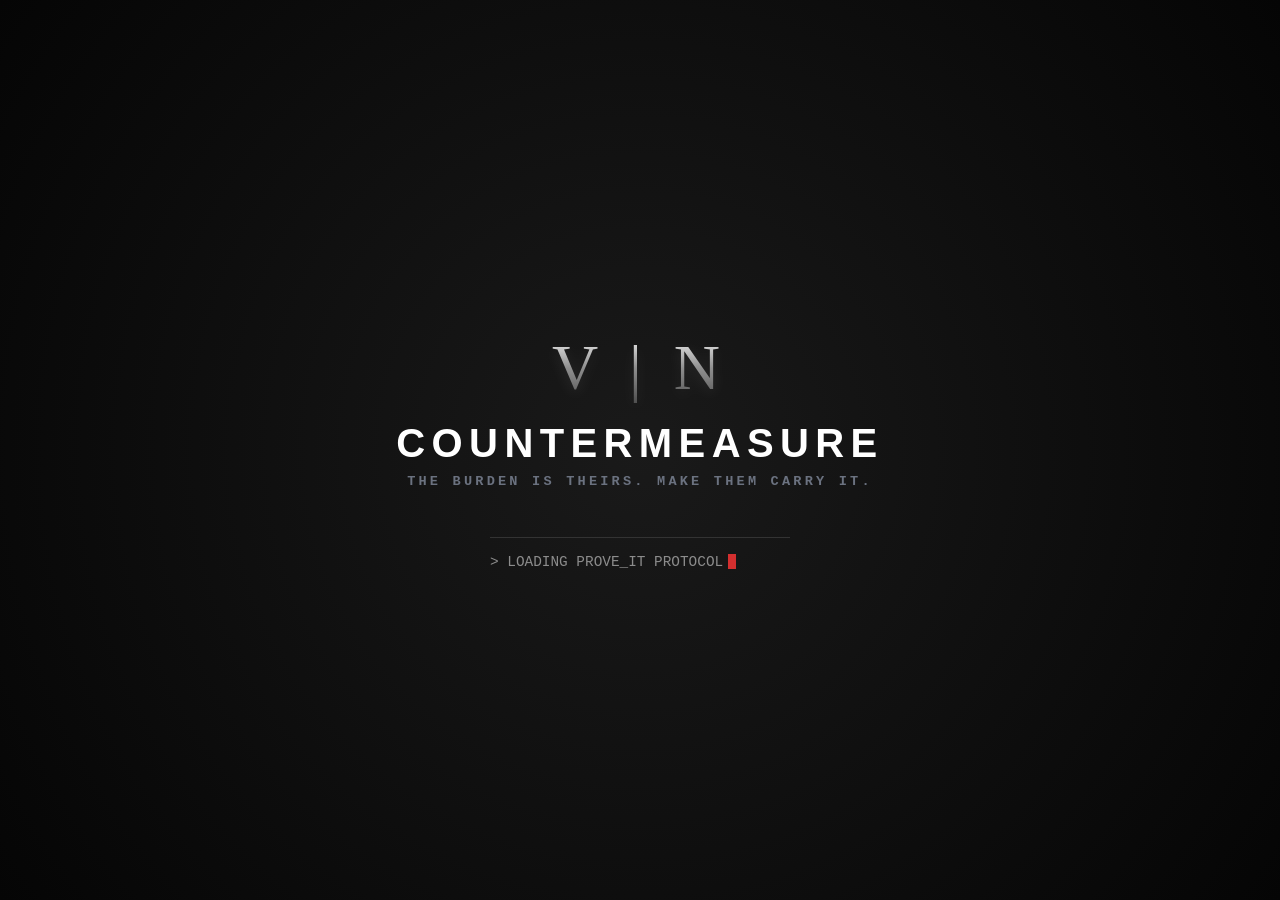
==== index.html @ 9329c54c "Add initial index.html for CounterMeasure app Initial HTML structure for the Vindex Network CounterM" ====
<!DOCTYPE html>
<html lang="en">
<head>
    <meta charset="UTF-8">
    <meta name="viewport" content="width=device-width, initial-scale=1.0">
    <title>Vindex Network | CounterMeasure</title>
    <style>
        /* Base Reset */
        * {
            margin: 0;
            padding: 0;
            box-sizing: border-box;
        }

        body, html {
            height: 100%;
            background-color: #050505; /* Deep, almost black abyss */
            font-family: 'Courier New', Courier, monospace; /* Terminal vibe */
            display: flex;
            justify-content: center;
            align-items: center;
            overflow: hidden;
            color: #d1d5db; /* Light silver */
        }

        /* Radial gradient overlay for depth */
        .background-overlay {
            position: absolute;
            top: 0;
            left: 0;
            width: 100%;
            height: 100%;
            background: radial-gradient(circle at center, rgba(31, 31, 31, 0.8) 0%, rgba(5, 5, 5, 1) 100%);
            z-index: 0;
        }

        .splash-container {
            position: relative;
            z-index: 1;
            text-align: center;
            display: flex;
            flex-direction: column;
            align-items: center;
            animation: fadeIn 2s ease-in-out;
        }

        /* The VN Silver Emblem */
        .vn-emblem {
            font-size: 4rem;
            font-family: 'Times New Roman', serif; /* Classic, stoic serif for the VN */
            letter-spacing: 0.5rem;
            margin-bottom: 1rem;
            background: linear-gradient(to bottom, #ffffff 0%, #8c8c8c 50%, #4a4a4a 100%);
            -webkit-background-clip: text;
            -webkit-text-fill-color: transparent;
            text-shadow: 0px 4px 15px rgba(255, 255, 255, 0.1);
        }

        /* Main App Title */
        .app-title {
            font-size: 2.5rem;
            font-weight: 900;
            letter-spacing: 0.4rem;
            text-transform: uppercase;
            font-family: 'Arial', sans-serif;
            color: #ffffff;
            margin-bottom: 0.5rem;
        }

        /* The Motto */
        .motto {
            font-size: 0.85rem;
            letter-spacing: 0.2rem;
            color: #6b7280; /* Muted grey */
            text-transform: uppercase;
            margin-bottom: 3rem;
            font-weight: 600;
        }

        /* Simulated Terminal Loader */
        .terminal-loader {
            font-size: 0.9rem;
            color: #8c8c8c;
            text-align: left;
            width: 100%;
            max-width: 300px;
            border-top: 1px solid #333;
            padding-top: 1rem;
            display: flex;
            align-items: center;
        }

        .terminal-text {
            display: inline-block;
            overflow: hidden;
            white-space: nowrap;
            animation: typing 2.5s steps(30, end);
        }

        /* Blinking Cursor */
        .cursor {
            display: inline-block;
            width: 8px;
            height: 15px;
            background-color: #d32f2f; /* Crimson red accent (the kill-switch) */
            margin-left: 5px;
            animation: blink 1s step-end infinite;
        }

        /* Animations */
        @keyframes fadeIn {
            0% { opacity: 0; transform: translateY(20px); }
            100% { opacity: 1; transform: translateY(0); }
        }

        @keyframes typing {
            from { width: 0 }
            to { width: 100% }
        }

        @keyframes blink {
            0%, 100% { opacity: 1; }
            50% { opacity: 0; }
        }
    </style>
</head>
<body>
    <div class="background-overlay"></div>
    
    <div class="splash-container">
        <div class="vn-emblem">V | N</div>
        
        <h1 class="app-title">CounterMeasure</h1>
        <p class="motto">The burden is theirs. Make them carry it.</p>
        
        <div class="terminal-loader">
            <span class="terminal-text">> LOADING PROVE_IT PROTOCOL</span><span class="cursor"></span>
        </div>
    </div>
</body>
</html>
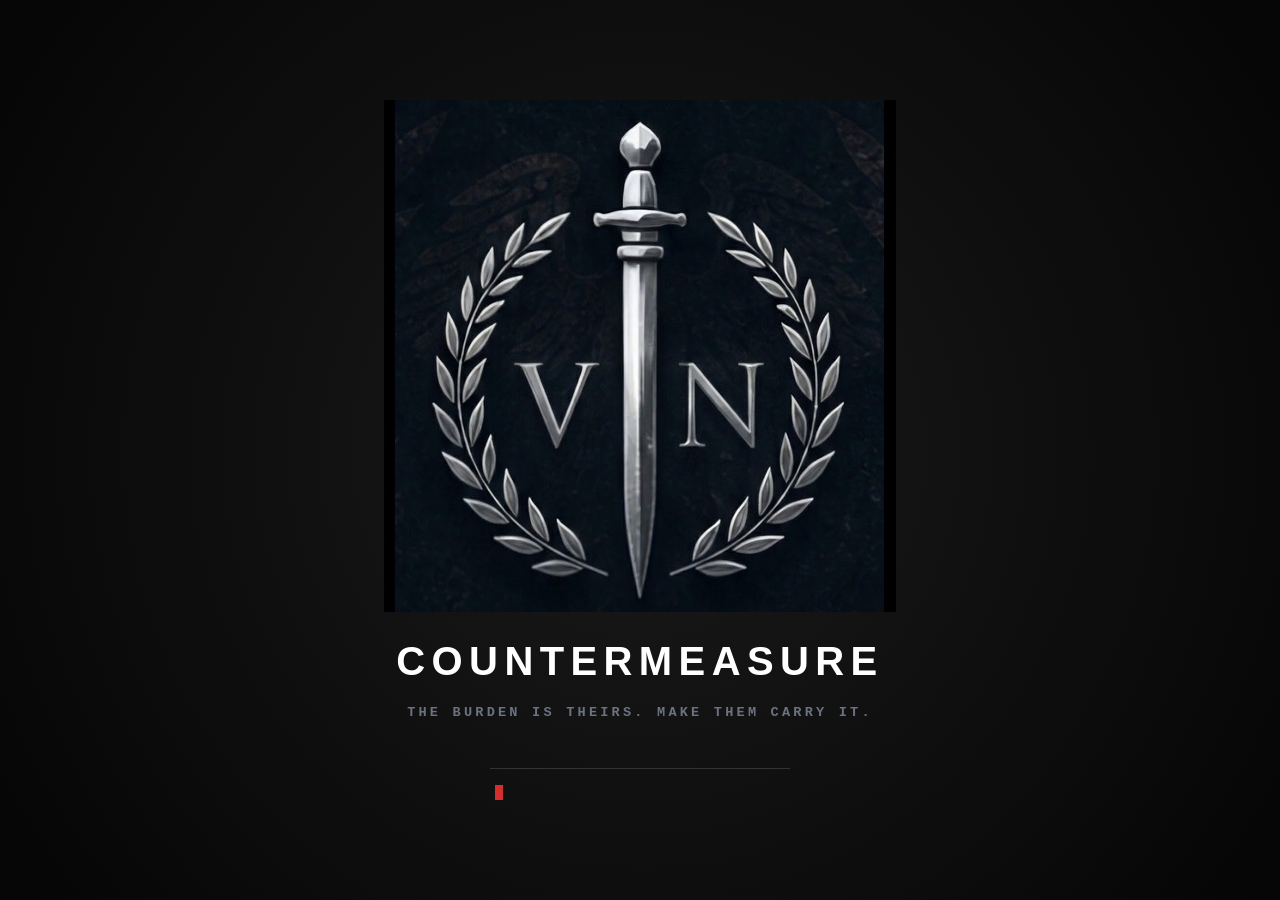
==== commit a8b38338: "Update index.html" ====
--- a/index.html
+++ b/index.html
@@ -3,139 +3,23 @@
 <head>
     <meta charset="UTF-8">
     <meta name="viewport" content="width=device-width, initial-scale=1.0">
-    <title>Vindex Network | CounterMeasure</title>
-    <style>
-        /* Base Reset */
-        * {
-            margin: 0;
-            padding: 0;
-            box-sizing: border-box;
-        }
-
-        body, html {
-            height: 100%;
-            background-color: #050505; /* Deep, almost black abyss */
-            font-family: 'Courier New', Courier, monospace; /* Terminal vibe */
-            display: flex;
-            justify-content: center;
-            align-items: center;
-            overflow: hidden;
-            color: #d1d5db; /* Light silver */
-        }
-
-        /* Radial gradient overlay for depth */
-        .background-overlay {
-            position: absolute;
-            top: 0;
-            left: 0;
-            width: 100%;
-            height: 100%;
-            background: radial-gradient(circle at center, rgba(31, 31, 31, 0.8) 0%, rgba(5, 5, 5, 1) 100%);
-            z-index: 0;
-        }
-
-        .splash-container {
-            position: relative;
-            z-index: 1;
-            text-align: center;
-            display: flex;
-            flex-direction: column;
-            align-items: center;
-            animation: fadeIn 2s ease-in-out;
-        }
-
-        /* The VN Silver Emblem */
-        .vn-emblem {
-            font-size: 4rem;
-            font-family: 'Times New Roman', serif; /* Classic, stoic serif for the VN */
-            letter-spacing: 0.5rem;
-            margin-bottom: 1rem;
-            background: linear-gradient(to bottom, #ffffff 0%, #8c8c8c 50%, #4a4a4a 100%);
-            -webkit-background-clip: text;
-            -webkit-text-fill-color: transparent;
-            text-shadow: 0px 4px 15px rgba(255, 255, 255, 0.1);
-        }
-
-        /* Main App Title */
-        .app-title {
-            font-size: 2.5rem;
-            font-weight: 900;
-            letter-spacing: 0.4rem;
-            text-transform: uppercase;
-            font-family: 'Arial', sans-serif;
-            color: #ffffff;
-            margin-bottom: 0.5rem;
-        }
-
-        /* The Motto */
-        .motto {
-            font-size: 0.85rem;
-            letter-spacing: 0.2rem;
-            color: #6b7280; /* Muted grey */
-            text-transform: uppercase;
-            margin-bottom: 3rem;
-            font-weight: 600;
-        }
-
-        /* Simulated Terminal Loader */
-        .terminal-loader {
-            font-size: 0.9rem;
-            color: #8c8c8c;
-            text-align: left;
-            width: 100%;
-            max-width: 300px;
-            border-top: 1px solid #333;
-            padding-top: 1rem;
-            display: flex;
-            align-items: center;
-        }
-
-        .terminal-text {
-            display: inline-block;
-            overflow: hidden;
-            white-space: nowrap;
-            animation: typing 2.5s steps(30, end);
-        }
-
-        /* Blinking Cursor */
-        .cursor {
-            display: inline-block;
-            width: 8px;
-            height: 15px;
-            background-color: #d32f2f; /* Crimson red accent (the kill-switch) */
-            margin-left: 5px;
-            animation: blink 1s step-end infinite;
-        }
-
-        /* Animations */
-        @keyframes fadeIn {
-            0% { opacity: 0; transform: translateY(20px); }
-            100% { opacity: 1; transform: translateY(0); }
-        }
-
-        @keyframes typing {
-            from { width: 0 }
-            to { width: 100% }
-        }
-
-        @keyframes blink {
-            0%, 100% { opacity: 1; }
-            50% { opacity: 0; }
-        }
-    </style>
+    <title>CounterMeasure | Vindex Network</title>
+    <link rel="stylesheet" href="style.css">
 </head>
 <body>
     <div class="background-overlay"></div>
     
-    <div class="splash-container">
-        <div class="vn-emblem">V | N</div>
+    <div class="splash-container" id="splash-container">
+        <img src="vinnet-512.jpg" alt="Vindex Network Shield" class="vn-logo">
         
         <h1 class="app-title">CounterMeasure</h1>
         <p class="motto">The burden is theirs. Make them carry it.</p>
         
         <div class="terminal-loader">
-            <span class="terminal-text">> LOADING PROVE_IT PROTOCOL</span><span class="cursor"></span>
+            <span id="terminal-text"></span><span class="cursor"></span>
         </div>
     </div>
+
+    <script src="script.js"></script>
 </body>
-</html>
+</html>
--- a/style.css
+++ b/style.css
@@ -0,0 +1,141 @@
+<!DOCTYPE html>
+<html lang="en">
+<head>
+    <meta charset="UTF-8">
+    <meta name="viewport" content="width=device-width, initial-scale=1.0">
+    <title>Vindex Network | CounterMeasure</title>
+    <style>
+        /* Base Reset */
+        * {
+            margin: 0;
+            padding: 0;
+            box-sizing: border-box;
+        }
+
+        body, html {
+            height: 100%;
+            background-color: #050505; /* Deep, almost black abyss */
+            font-family: 'Courier New', Courier, monospace; /* Terminal vibe */
+            display: flex;
+            justify-content: center;
+            align-items: center;
+            overflow: hidden;
+            color: #d1d5db; /* Light silver */
+        }
+
+        /* Radial gradient overlay for depth */
+        .background-overlay {
+            position: absolute;
+            top: 0;
+            left: 0;
+            width: 100%;
+            height: 100%;
+            background: radial-gradient(circle at center, rgba(31, 31, 31, 0.8) 0%, rgba(5, 5, 5, 1) 100%);
+            z-index: 0;
+        }
+
+        .splash-container {
+            position: relative;
+            z-index: 1;
+            text-align: center;
+            display: flex;
+            flex-direction: column;
+            align-items: center;
+            animation: fadeIn 2s ease-in-out;
+        }
+
+        /* The VN Silver Emblem */
+        .vn-emblem {
+            font-size: 4rem;
+            font-family: 'Times New Roman', serif; /* Classic, stoic serif for the VN */
+            letter-spacing: 0.5rem;
+            margin-bottom: 1rem;
+            background: linear-gradient(to bottom, #ffffff 0%, #8c8c8c 50%, #4a4a4a 100%);
+            -webkit-background-clip: text;
+            -webkit-text-fill-color: transparent;
+            text-shadow: 0px 4px 15px rgba(255, 255, 255, 0.1);
+        }
+
+        /* Main App Title */
+        .app-title {
+            font-size: 2.5rem;
+            font-weight: 900;
+            letter-spacing: 0.4rem;
+            text-transform: uppercase;
+            font-family: 'Arial', sans-serif;
+            color: #ffffff;
+            margin-bottom: 0.5rem;
+        }
+
+        /* The Motto */
+        .motto {
+            font-size: 0.85rem;
+            letter-spacing: 0.2rem;
+            color: #6b7280; /* Muted grey */
+            text-transform: uppercase;
+            margin-bottom: 3rem;
+            font-weight: 600;
+        }
+
+        /* Simulated Terminal Loader */
+        .terminal-loader {
+            font-size: 0.9rem;
+            color: #8c8c8c;
+            text-align: left;
+            width: 100%;
+            max-width: 300px;
+            border-top: 1px solid #333;
+            padding-top: 1rem;
+            display: flex;
+            align-items: center;
+        }
+
+        .terminal-text {
+            display: inline-block;
+            overflow: hidden;
+            white-space: nowrap;
+            animation: typing 2.5s steps(30, end);
+        }
+
+        /* Blinking Cursor */
+        .cursor {
+            display: inline-block;
+            width: 8px;
+            height: 15px;
+            background-color: #d32f2f; /* Crimson red accent (the kill-switch) */
+            margin-left: 5px;
+            animation: blink 1s step-end infinite;
+        }
+
+        /* Animations */
+        @keyframes fadeIn {
+            0% { opacity: 0; transform: translateY(20px); }
+            100% { opacity: 1; transform: translateY(0); }
+        }
+
+        @keyframes typing {
+            from { width: 0 }
+            to { width: 100% }
+        }
+
+        @keyframes blink {
+            0%, 100% { opacity: 1; }
+            50% { opacity: 0; }
+        }
+    </style>
+</head>
+<body>
+    <div class="background-overlay"></div>
+    
+    <div class="splash-container">
+        <div class="vn-emblem">V | N</div>
+        
+        <h1 class="app-title">CounterMeasure</h1>
+        <p class="motto">The burden is theirs. Make them carry it.</p>
+        
+        <div class="terminal-loader">
+            <span class="terminal-text">> LOADING PROVE_IT PROTOCOL</span><span class="cursor"></span>
+        </div>
+    </div>
+</body>
+</html>
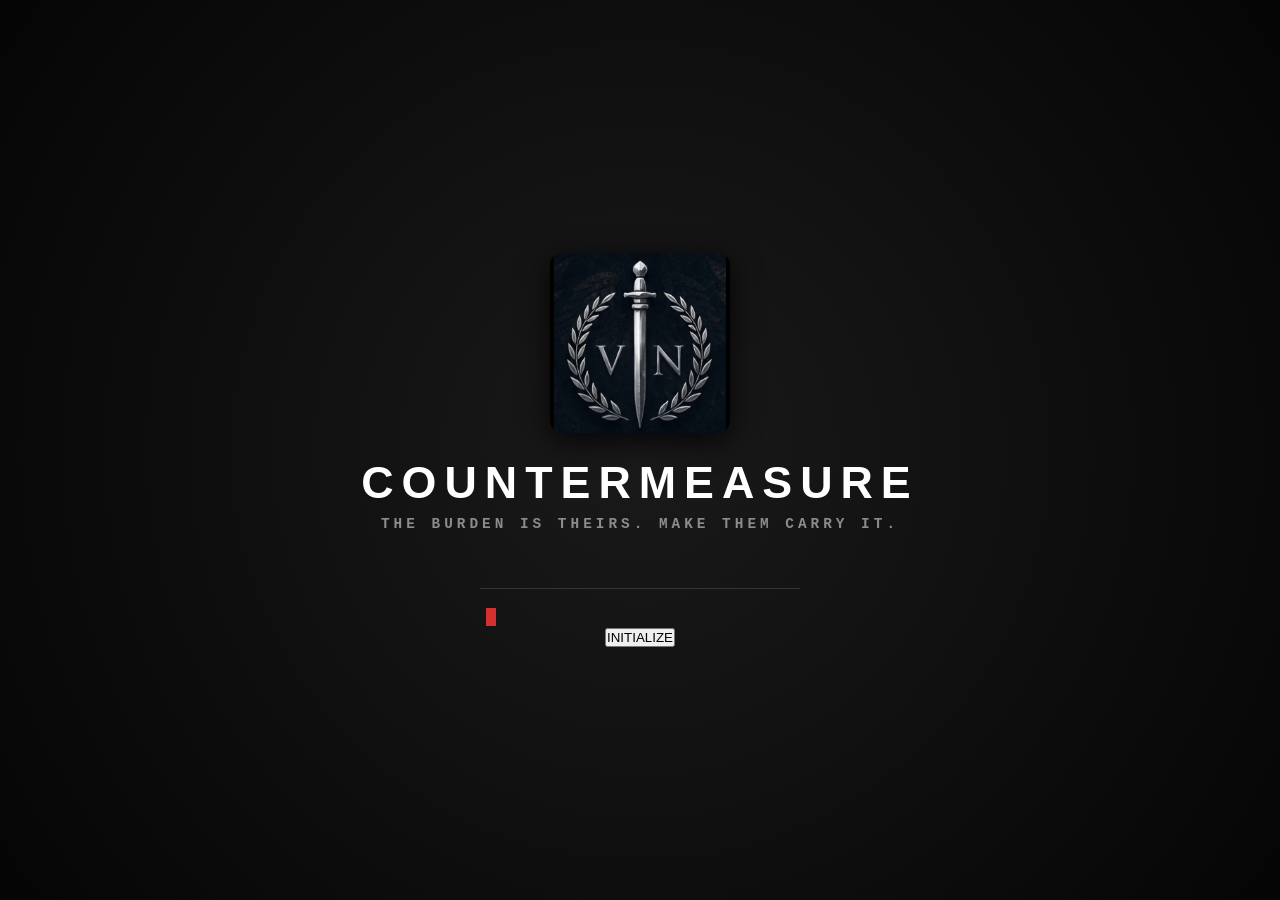
==== commit ad161d9c: "Update index.html" ====
--- a/index.html
+++ b/index.html
@@ -18,6 +18,8 @@
         <div class="terminal-loader">
             <span id="terminal-text"></span><span class="cursor"></span>
         </div>
+
+        <button id="initialize-btn" class="tactical-btn hidden">INITIALIZE</button>
     </div>
 
     <script src="script.js"></script>
--- a/style.css
+++ b/style.css
@@ -1,141 +1,111 @@
-<!DOCTYPE html>
-<html lang="en">
-<head>
-    <meta charset="UTF-8">
-    <meta name="viewport" content="width=device-width, initial-scale=1.0">
-    <title>Vindex Network | CounterMeasure</title>
-    <style>
-        /* Base Reset */
-        * {
-            margin: 0;
-            padding: 0;
-            box-sizing: border-box;
-        }
+/* Base Reset */
+* {
+    margin: 0;
+    padding: 0;
+    box-sizing: border-box;
+}
 
-        body, html {
-            height: 100%;
-            background-color: #050505; /* Deep, almost black abyss */
-            font-family: 'Courier New', Courier, monospace; /* Terminal vibe */
-            display: flex;
-            justify-content: center;
-            align-items: center;
-            overflow: hidden;
-            color: #d1d5db; /* Light silver */
-        }
+body, html {
+    height: 100%;
+    background-color: #050505; /* Deep, almost black abyss */
+    font-family: 'Courier New', Courier, monospace; /* Terminal vibe */
+    display: flex;
+    justify-content: center;
+    align-items: center;
+    overflow: hidden;
+    color: #d1d5db; /* Light silver */
+}
 
-        /* Radial gradient overlay for depth */
-        .background-overlay {
-            position: absolute;
-            top: 0;
-            left: 0;
-            width: 100%;
-            height: 100%;
-            background: radial-gradient(circle at center, rgba(31, 31, 31, 0.8) 0%, rgba(5, 5, 5, 1) 100%);
-            z-index: 0;
-        }
+/* Radial gradient overlay for depth */
+.background-overlay {
+    position: absolute;
+    top: 0;
+    left: 0;
+    width: 100%;
+    height: 100%;
+    background: radial-gradient(circle at center, rgba(31, 31, 31, 0.8) 0%, rgba(5, 5, 5, 1) 100%);
+    z-index: 0;
+}
 
-        .splash-container {
-            position: relative;
-            z-index: 1;
-            text-align: center;
-            display: flex;
-            flex-direction: column;
-            align-items: center;
-            animation: fadeIn 2s ease-in-out;
-        }
+.splash-container {
+    position: relative;
+    z-index: 1;
+    text-align: center;
+    display: flex;
+    flex-direction: column;
+    align-items: center;
+    opacity: 0;
+    transform: translateY(20px);
+    animation: fadeIn 1.5s ease-out forwards;
+    transition: opacity 0.8s ease-in-out, transform 0.8s ease-in-out;
+}
 
-        /* The VN Silver Emblem */
-        .vn-emblem {
-            font-size: 4rem;
-            font-family: 'Times New Roman', serif; /* Classic, stoic serif for the VN */
-            letter-spacing: 0.5rem;
-            margin-bottom: 1rem;
-            background: linear-gradient(to bottom, #ffffff 0%, #8c8c8c 50%, #4a4a4a 100%);
-            -webkit-background-clip: text;
-            -webkit-text-fill-color: transparent;
-            text-shadow: 0px 4px 15px rgba(255, 255, 255, 0.1);
-        }
+/* Class triggered by JS to transition out of splash screen */
+.splash-container.fade-out {
+    opacity: 0;
+    transform: scale(0.95);
+}
 
-        /* Main App Title */
-        .app-title {
-            font-size: 2.5rem;
-            font-weight: 900;
-            letter-spacing: 0.4rem;
-            text-transform: uppercase;
-            font-family: 'Arial', sans-serif;
-            color: #ffffff;
-            margin-bottom: 0.5rem;
-        }
+/* The Official Logo Styling */
+.vn-logo {
+    width: 180px; /* Adjust size if needed */
+    height: auto;
+    margin-bottom: 1.5rem;
+    border-radius: 12px; /* Smooths the hard corners of the JPEG */
+    box-shadow: 0 8px 30px rgba(0, 0, 0, 0.8); /* Grounds the image in the dark background */
+}
 
-        /* The Motto */
-        .motto {
-            font-size: 0.85rem;
-            letter-spacing: 0.2rem;
-            color: #6b7280; /* Muted grey */
-            text-transform: uppercase;
-            margin-bottom: 3rem;
-            font-weight: 600;
-        }
+/* Main App Title */
+.app-title {
+    font-size: 2.8rem;
+    font-weight: 900;
+    letter-spacing: 0.5rem;
+    text-transform: uppercase;
+    font-family: 'Arial', sans-serif;
+    color: #ffffff;
+    margin-bottom: 0.5rem;
+}
 
-        /* Simulated Terminal Loader */
-        .terminal-loader {
-            font-size: 0.9rem;
-            color: #8c8c8c;
-            text-align: left;
-            width: 100%;
-            max-width: 300px;
-            border-top: 1px solid #333;
-            padding-top: 1rem;
-            display: flex;
-            align-items: center;
-        }
+/* The Motto */
+.motto {
+    font-size: 0.9rem;
+    letter-spacing: 0.25rem;
+    color: #8c8c8c;
+    text-transform: uppercase;
+    margin-bottom: 3.5rem;
+    font-weight: 600;
+}
 
-        .terminal-text {
-            display: inline-block;
-            overflow: hidden;
-            white-space: nowrap;
-            animation: typing 2.5s steps(30, end);
-        }
+/* Simulated Terminal Loader */
+.terminal-loader {
+    font-size: 1rem;
+    color: #a3a3a3;
+    text-align: left;
+    width: 100%;
+    max-width: 320px;
+    border-top: 1px solid #333;
+    padding-top: 1rem;
+    display: flex;
+    align-items: center;
+    min-height: 40px; /* Keeps layout stable before text types */
+}
 
-        /* Blinking Cursor */
-        .cursor {
-            display: inline-block;
-            width: 8px;
-            height: 15px;
-            background-color: #d32f2f; /* Crimson red accent (the kill-switch) */
-            margin-left: 5px;
-            animation: blink 1s step-end infinite;
-        }
+/* Blinking Cursor (The Crimson Kill-Switch) */
+.cursor {
+    display: inline-block;
+    width: 10px;
+    height: 18px;
+    background-color: #d32f2f; 
+    margin-left: 6px;
+    animation: blink 1s step-end infinite;
+}
 
-        /* Animations */
-        @keyframes fadeIn {
-            0% { opacity: 0; transform: translateY(20px); }
-            100% { opacity: 1; transform: translateY(0); }
-        }
+/* Keyframes */
+@keyframes fadeIn {
+    to { opacity: 1; transform: translateY(0); }
+}
 
-        @keyframes typing {
-            from { width: 0 }
-            to { width: 100% }
-        }
-
-        @keyframes blink {
-            0%, 100% { opacity: 1; }
-            50% { opacity: 0; }
-        }
-    </style>
-</head>
-<body>
-    <div class="background-overlay"></div>
-    
-    <div class="splash-container">
-        <div class="vn-emblem">V | N</div>
-        
-        <h1 class="app-title">CounterMeasure</h1>
-        <p class="motto">The burden is theirs. Make them carry it.</p>
-        
-        <div class="terminal-loader">
-            <span class="terminal-text">> LOADING PROVE_IT PROTOCOL</span><span class="cursor"></span>
-        </div>
-    </div>
-</body>
-</html>+@keyframes blink {
+    0%, 100% { opacity: 1; }
+    50% { opacity: 0; }
+}
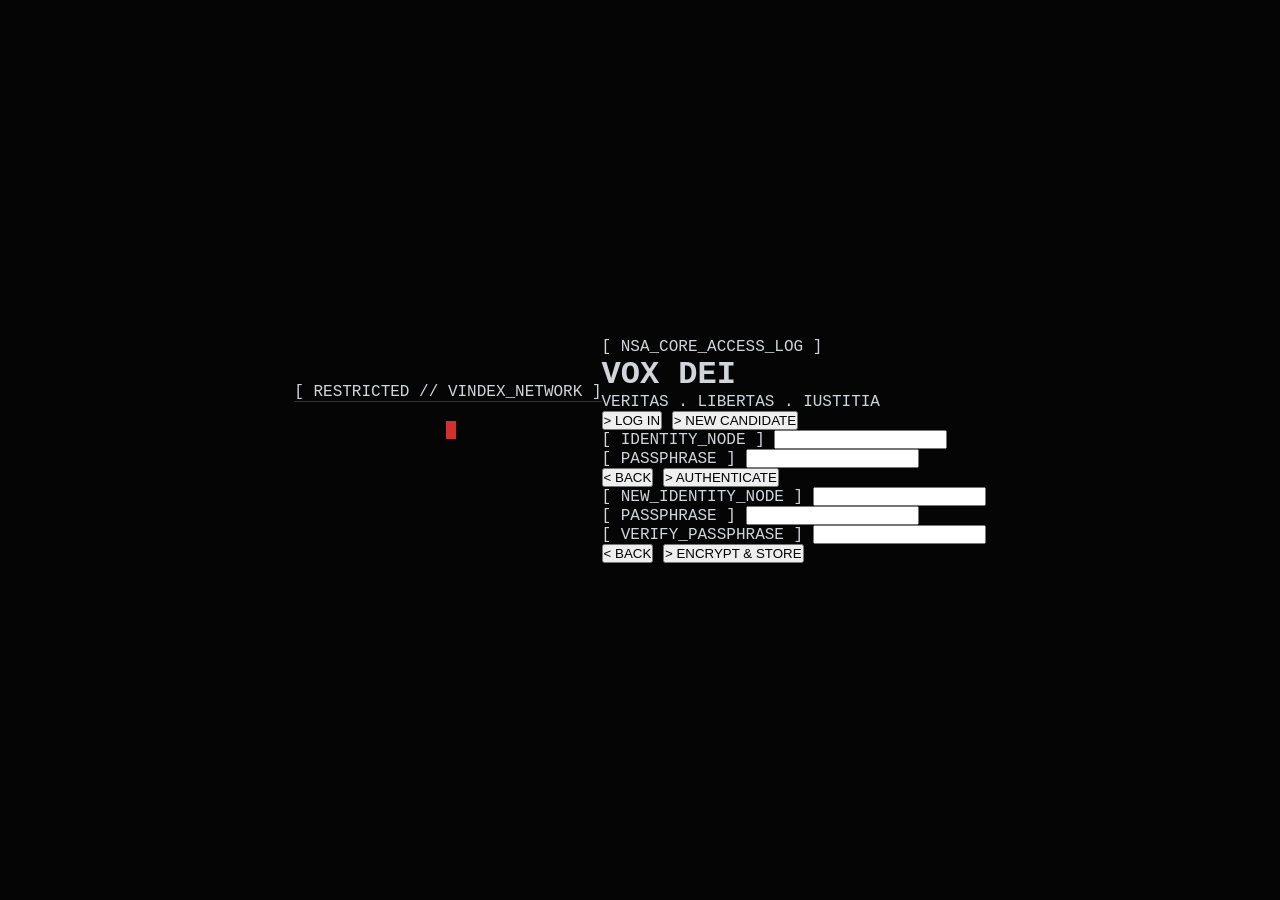
==== commit 60458be6: "Update index.html" ====
--- a/index.html
+++ b/index.html
@@ -3,23 +3,71 @@
 <head>
     <meta charset="UTF-8">
     <meta name="viewport" content="width=device-width, initial-scale=1.0">
-    <title>CounterMeasure | Vindex Network</title>
+    <title>Project Vindex | Core Access</title>
     <link rel="stylesheet" href="style.css">
 </head>
 <body>
-    <div class="background-overlay"></div>
-    
-    <div class="splash-container" id="splash-container">
-        <img src="vinnet-512.jpg" alt="Vindex Network Shield" class="vn-logo">
-        
-        <h1 class="app-title">CounterMeasure</h1>
-        <p class="motto">The burden is theirs. Make them carry it.</p>
-        
+
+    <div class="vn-bg-watermark"></div>
+
+    <div id="splash-layer" class="active-layer">
+        <div class="classification">[ RESTRICTED // VINDEX_NETWORK ]</div>
         <div class="terminal-loader">
             <span id="terminal-text"></span><span class="cursor"></span>
         </div>
+        <button id="initialize-btn" class="tactical-btn hidden">> INITIALIZE</button>
+    </div>
 
-        <button id="initialize-btn" class="tactical-btn hidden">INITIALIZE</button>
+    <div id="auth-layer" class="hidden-layer">
+        <div class="auth-terminal">
+            <div class="classification">[ NSA_CORE_ACCESS_LOG ]</div>
+
+            <div class="roman-header">
+                <h1>VOX DEI</h1>
+                <p>VERITAS . LIBERTAS . IUSTITIA</p>
+            </div>
+
+            <div id="auth-selection">
+                <button id="btn-login" class="auth-btn">> LOG IN</button>
+                <button id="btn-new-candidate" class="auth-btn">> NEW CANDIDATE</button>
+            </div>
+
+            <form id="login-form" class="hidden-form">
+                <div class="input-block">
+                    <label>[ IDENTITY_NODE ]</label>
+                    <input type="text" id="login-user" autocomplete="off" required>
+                </div>
+                <div class="input-block">
+                    <label>[ PASSPHRASE ]</label>
+                    <input type="password" id="login-pass" required>
+                </div>
+                <div class="form-actions">
+                    <button type="button" class="back-btn">< BACK</button>
+                    <button type="submit" class="submit-btn">> AUTHENTICATE</button>
+                </div>
+                <div id="login-error" class="error-text"></div>
+            </form>
+
+            <form id="register-form" class="hidden-form">
+                <div class="input-block">
+                    <label>[ NEW_IDENTITY_NODE ]</label>
+                    <input type="text" id="reg-user" autocomplete="off" required>
+                </div>
+                <div class="input-block">
+                    <label>[ PASSPHRASE ]</label>
+                    <input type="password" id="reg-pass" required>
+                </div>
+                <div class="input-block">
+                    <label>[ VERIFY_PASSPHRASE ]</label>
+                    <input type="password" id="reg-pass-verify" required>
+                </div>
+                <div class="form-actions">
+                    <button type="button" class="back-btn">< BACK</button>
+                    <button type="submit" class="submit-btn">> ENCRYPT & STORE</button>
+                </div>
+                <div id="reg-error" class="error-text"></div>
+            </form>
+        </div>
     </div>
 
     <script src="script.js"></script>
--- a/style.css
+++ b/style.css
@@ -7,16 +7,15 @@
 
 body, html {
     height: 100%;
-    background-color: #050505; /* Deep, almost black abyss */
-    font-family: 'Courier New', Courier, monospace; /* Terminal vibe */
+    background-color: #050505; 
+    font-family: 'Courier New', Courier, monospace; 
     display: flex;
     justify-content: center;
     align-items: center;
     overflow: hidden;
-    color: #d1d5db; /* Light silver */
+    color: #d1d5db; 
 }
 
-/* Radial gradient overlay for depth */
 .background-overlay {
     position: absolute;
     top: 0;
@@ -38,59 +37,58 @@
     transform: translateY(20px);
     animation: fadeIn 1.5s ease-out forwards;
     transition: opacity 0.8s ease-in-out, transform 0.8s ease-in-out;
+    width: 100%;
+    padding: 0 15px; /* Keeps text off the absolute edges of the screen */
 }
 
-/* Class triggered by JS to transition out of splash screen */
 .splash-container.fade-out {
     opacity: 0;
     transform: scale(0.95);
 }
 
-/* The Official Logo Styling */
 .vn-logo {
-    width: 180px; /* Adjust size if needed */
+    width: clamp(120px, 30vw, 180px); /* Scales logo slightly on mobile */
     height: auto;
     margin-bottom: 1.5rem;
-    border-radius: 12px; /* Smooths the hard corners of the JPEG */
-    box-shadow: 0 8px 30px rgba(0, 0, 0, 0.8); /* Grounds the image in the dark background */
+    border-radius: 12px;
+    box-shadow: 0 8px 30px rgba(0, 0, 0, 0.8); 
 }
 
-/* Main App Title */
 .app-title {
-    font-size: 2.8rem;
+    /* Fluid typography: Min 1.5rem, scales with view width, Max 2.8rem */
+    font-size: clamp(1.5rem, 8vw, 2.8rem);
     font-weight: 900;
-    letter-spacing: 0.5rem;
+    letter-spacing: clamp(0.2rem, 2vw, 0.5rem); /* Shrinks spacing on mobile */
     text-transform: uppercase;
     font-family: 'Arial', sans-serif;
     color: #ffffff;
     margin-bottom: 0.5rem;
+    width: 100%;
 }
 
-/* The Motto */
 .motto {
-    font-size: 0.9rem;
-    letter-spacing: 0.25rem;
+    font-size: clamp(0.7rem, 2.5vw, 0.9rem);
+    letter-spacing: clamp(0.1rem, 1vw, 0.25rem);
     color: #8c8c8c;
     text-transform: uppercase;
     margin-bottom: 3.5rem;
     font-weight: 600;
 }
 
-/* Simulated Terminal Loader */
 .terminal-loader {
     font-size: 1rem;
     color: #a3a3a3;
-    text-align: left;
+    text-align: center;
     width: 100%;
     max-width: 320px;
     border-top: 1px solid #333;
     padding-top: 1rem;
     display: flex;
+    justify-content: center; /* Centers the terminal text */
     align-items: center;
-    min-height: 40px; /* Keeps layout stable before text types */
+    min-height: 40px; 
 }
 
-/* Blinking Cursor (The Crimson Kill-Switch) */
 .cursor {
     display: inline-block;
     width: 10px;
@@ -100,7 +98,33 @@
     animation: blink 1s step-end infinite;
 }
 
-/* Keyframes */
+/* Tactical Button Styling */
+.tactical-btn {
+    margin-top: 2rem;
+    padding: 12px 35px;
+    background-color: transparent;
+    border: 1px solid #4a4a4a;
+    color: #ffffff;
+    font-family: 'Courier New', Courier, monospace;
+    font-size: 1rem;
+    letter-spacing: 0.2rem;
+    cursor: pointer;
+    transition: all 0.4s ease;
+    opacity: 1;
+}
+
+.tactical-btn:hover, .tactical-btn:active {
+    border-color: #d32f2f; /* Crimson activation */
+    background-color: rgba(211, 47, 47, 0.1);
+    box-shadow: 0 0 15px rgba(211, 47, 47, 0.3);
+}
+
+.tactical-btn.hidden {
+    opacity: 0;
+    pointer-events: none;
+    transform: translateY(10px);
+}
+
 @keyframes fadeIn {
     to { opacity: 1; transform: translateY(0); }
 }
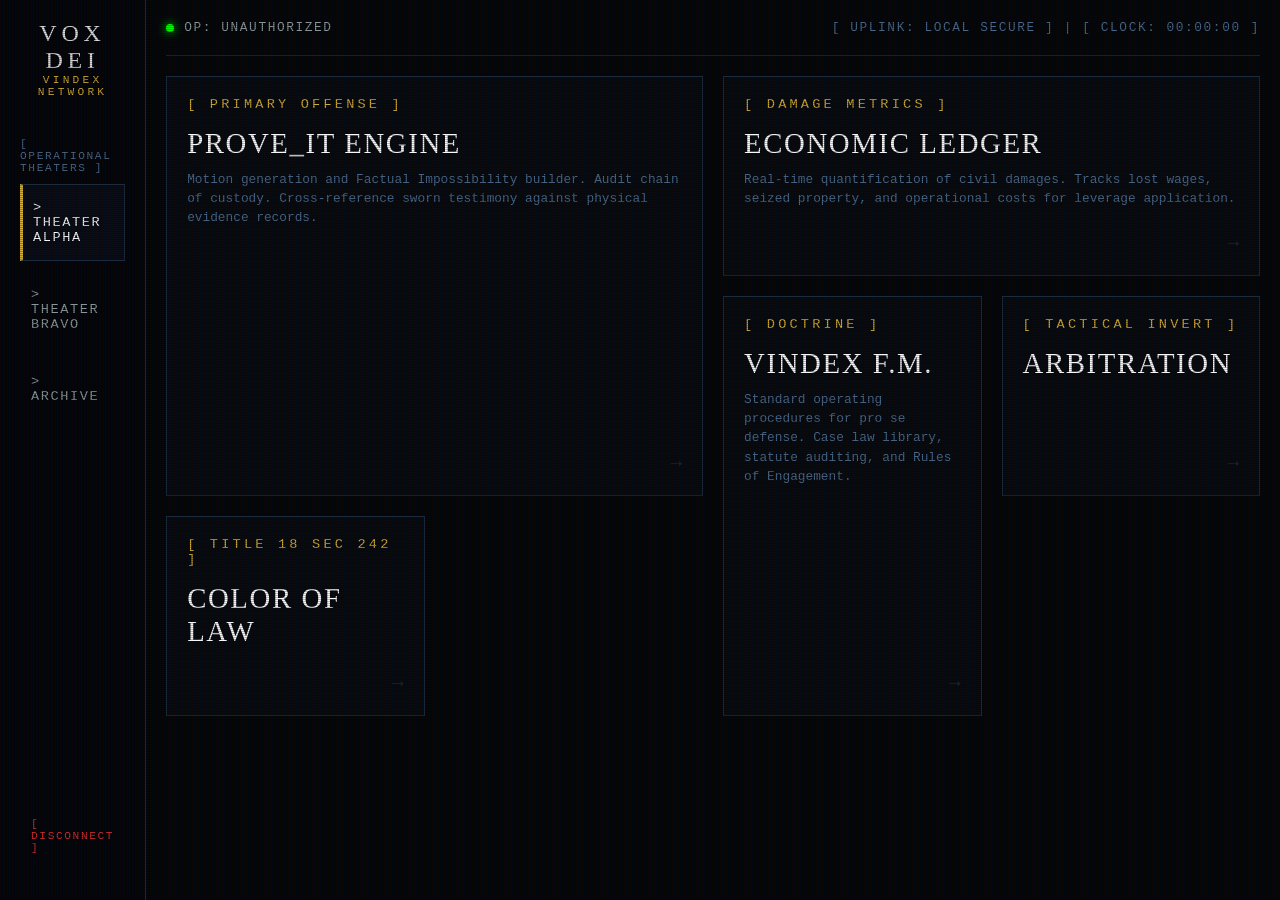
==== commit 88ba976d: "Update index.html" ====
--- a/index.html
+++ b/index.html
@@ -3,73 +3,250 @@
 <head>
     <meta charset="UTF-8">
     <meta name="viewport" content="width=device-width, initial-scale=1.0">
-    <title>Project Vindex | Core Access</title>
-    <link rel="stylesheet" href="style.css">
+    <title>Project Vindex | Command Center</title>
+    <style>
+        /* Base Reset & Variables */
+        * { margin: 0; padding: 0; box-sizing: border-box; }
+        
+        :root {
+            --bg-dark: #030507;
+            --border-dim: #1a2b3c;
+            --border-active: #d4af37; /* Vox Dei Gold */
+            --text-dim: #4a6b8c;
+            --text-main: #8c9b9d;
+            --accent-red: #d32f2f;
+            --accent-green: #00ff00;
+        }
+
+        body {
+            background-color: var(--bg-dark);
+            color: var(--text-main);
+            font-family: 'Courier New', Courier, monospace;
+            height: 100vh;
+            overflow: hidden;
+            display: flex;
+        }
+
+        /* CRT Scanline Effect */
+        body::after {
+            content: " ";
+            display: block;
+            position: absolute;
+            top: 0; left: 0; bottom: 0; right: 0;
+            background: linear-gradient(rgba(18, 16, 16, 0) 50%, rgba(0, 0, 0, 0.25) 50%), linear-gradient(90deg, rgba(255, 0, 0, 0.06), rgba(0, 255, 0, 0.02), rgba(0, 0, 255, 0.06));
+            z-index: 100;
+            background-size: 100% 2px, 3px 100%;
+            pointer-events: none;
+        }
+
+        /* Layout Structure */
+        .sidebar {
+            width: 250px;
+            border-right: 1px solid var(--border-dim);
+            padding: 20px;
+            display: flex;
+            flex-direction: column;
+            z-index: 10;
+            background: rgba(3, 5, 7, 0.9);
+        }
+
+        .main-panel {
+            flex-grow: 1;
+            display: flex;
+            flex-direction: column;
+            z-index: 10;
+            padding: 20px;
+        }
+
+        /* Sidebar Elements */
+        .brand {
+            margin-bottom: 40px;
+            text-align: center;
+        }
+        .brand h1 {
+            font-family: 'Times New Roman', Times, serif;
+            color: #e0e0e0;
+            letter-spacing: 0.3rem;
+            font-weight: normal;
+        }
+        .brand p { font-size: 0.7rem; color: var(--border-active); letter-spacing: 0.2rem; }
+
+        .nav-label {
+            font-size: 0.7rem; color: var(--text-dim); margin-bottom: 10px; letter-spacing: 0.1rem;
+        }
+
+        .nav-item {
+            padding: 15px 10px;
+            border: 1px solid transparent;
+            color: var(--text-main);
+            cursor: pointer;
+            margin-bottom: 10px;
+            transition: all 0.3s;
+            text-transform: uppercase;
+            font-size: 0.85rem;
+            letter-spacing: 0.1rem;
+        }
+
+        .nav-item:hover, .nav-item.active {
+            border-color: var(--border-dim);
+            background: rgba(26, 43, 60, 0.2);
+            color: #fff;
+            border-left: 3px solid var(--border-active);
+        }
+
+        /* Top Global HUD */
+        .top-hud {
+            display: flex;
+            justify-content: space-between;
+            align-items: center;
+            padding-bottom: 20px;
+            border-bottom: 1px solid var(--border-dim);
+            margin-bottom: 20px;
+        }
+
+        .hud-stat { font-size: 0.8rem; letter-spacing: 0.1rem; display: flex; align-items: center; gap: 10px;}
+        .status-dot { width: 8px; height: 8px; background-color: var(--accent-green); border-radius: 50%; box-shadow: 0 0 10px var(--accent-green);}
+
+        /* Bento Box Grid (The Specialized Layout) */
+        .bento-grid {
+            display: grid;
+            grid-template-columns: repeat(4, 1fr);
+            grid-auto-rows: 200px;
+            gap: 20px;
+            flex-grow: 1;
+        }
+
+        .module-card {
+            background: rgba(10, 15, 20, 0.5);
+            border: 1px solid var(--border-dim);
+            padding: 20px;
+            display: flex;
+            flex-direction: column;
+            justify-content: space-between;
+            cursor: pointer;
+            transition: all 0.3s ease;
+            position: relative;
+            overflow: hidden;
+        }
+
+        .module-card:hover {
+            border-color: var(--border-active);
+            box-shadow: inset 0 0 20px rgba(212, 175, 55, 0.05);
+            transform: translateY(-2px);
+        }
+
+        /* Dynamic Grid Spanning */
+        .card-large { grid-column: span 2; grid-row: span 2; } /* Massive focus area */
+        .card-wide { grid-column: span 2; grid-row: span 1; }  /* Horizontal data stream */
+        .card-tall { grid-column: span 1; grid-row: span 2; }  /* Vertical list */
+        .card-standard { grid-column: span 1; grid-row: span 1; } /* Standard tool slot */
+
+        /* Card Interiors */
+        .module-header { font-size: 0.85rem; color: var(--border-active); letter-spacing: 0.2rem; margin-bottom: 15px;}
+        .module-title { font-family: 'Times New Roman', serif; font-size: 1.8rem; color: #fff; margin-bottom: 10px; font-weight: normal; letter-spacing: 0.1rem;}
+        .module-desc { font-size: 0.8rem; color: var(--text-dim); line-height: 1.5; }
+        
+        /* Action Indicators */
+        .action-arrow { font-size: 1.2rem; color: var(--border-dim); align-self: flex-end; transition: color 0.3s;}
+        .module-card:hover .action-arrow { color: var(--border-active); }
+
+        .kill-switch:hover { border-color: var(--accent-red); box-shadow: inset 0 0 20px rgba(211, 47, 47, 0.1);}
+        .kill-switch:hover .module-header { color: var(--accent-red); }
+        .kill-switch:hover .action-arrow { color: var(--accent-red); }
+
+    </style>
 </head>
 <body>
 
-    <div class="vn-bg-watermark"></div>
-
-    <div id="splash-layer" class="active-layer">
-        <div class="classification">[ RESTRICTED // VINDEX_NETWORK ]</div>
-        <div class="terminal-loader">
-            <span id="terminal-text"></span><span class="cursor"></span>
+    <aside class="sidebar">
+        <div class="brand">
+            <h1>VOX DEI</h1>
+            <p>VINDEX NETWORK</p>
         </div>
-        <button id="initialize-btn" class="tactical-btn hidden">> INITIALIZE</button>
-    </div>
-
-    <div id="auth-layer" class="hidden-layer">
-        <div class="auth-terminal">
-            <div class="classification">[ NSA_CORE_ACCESS_LOG ]</div>
-
-            <div class="roman-header">
-                <h1>VOX DEI</h1>
-                <p>VERITAS . LIBERTAS . IUSTITIA</p>
-            </div>
-
-            <div id="auth-selection">
-                <button id="btn-login" class="auth-btn">> LOG IN</button>
-                <button id="btn-new-candidate" class="auth-btn">> NEW CANDIDATE</button>
-            </div>
-
-            <form id="login-form" class="hidden-form">
-                <div class="input-block">
-                    <label>[ IDENTITY_NODE ]</label>
-                    <input type="text" id="login-user" autocomplete="off" required>
-                </div>
-                <div class="input-block">
-                    <label>[ PASSPHRASE ]</label>
-                    <input type="password" id="login-pass" required>
-                </div>
-                <div class="form-actions">
-                    <button type="button" class="back-btn">< BACK</button>
-                    <button type="submit" class="submit-btn">> AUTHENTICATE</button>
-                </div>
-                <div id="login-error" class="error-text"></div>
-            </form>
-
-            <form id="register-form" class="hidden-form">
-                <div class="input-block">
-                    <label>[ NEW_IDENTITY_NODE ]</label>
-                    <input type="text" id="reg-user" autocomplete="off" required>
-                </div>
-                <div class="input-block">
-                    <label>[ PASSPHRASE ]</label>
-                    <input type="password" id="reg-pass" required>
-                </div>
-                <div class="input-block">
-                    <label>[ VERIFY_PASSPHRASE ]</label>
-                    <input type="password" id="reg-pass-verify" required>
-                </div>
-                <div class="form-actions">
-                    <button type="button" class="back-btn">< BACK</button>
-                    <button type="submit" class="submit-btn">> ENCRYPT & STORE</button>
-                </div>
-                <div id="reg-error" class="error-text"></div>
-            </form>
+
+        <div class="nav-label">[ OPERATIONAL THEATERS ]</div>
+        <div class="nav-item active">> THEATER ALPHA</div>
+        <div class="nav-item">> THEATER BRAVO</div>
+        <div class="nav-item">> ARCHIVE</div>
+        
+        <div style="flex-grow: 1;"></div> <div class="nav-item" style="color: var(--accent-red); font-size: 0.7rem;">[ DISCONNECT ]</div>
+    </aside>
+
+    <main class="main-panel">
+        
+        <header class="top-hud">
+            <div class="hud-stat">
+                <div class="status-dot"></div>
+                <span id="user-display">OP: UNAUTHORIZED</span>
+            </div>
+            <div class="hud-stat" style="color: var(--text-dim);">
+                [ UPLINK: LOCAL SECURE ] | [ CLOCK: <span id="time-display">00:00:00</span> ]
+            </div>
+        </header>
+
+        <div class="bento-grid">
+            
+            <div class="module-card card-large">
+                <div>
+                    <div class="module-header">[ PRIMARY OFFENSE ]</div>
+                    <div class="module-title">PROVE_IT ENGINE</div>
+                    <div class="module-desc">Motion generation and Factual Impossibility builder. Audit chain of custody. Cross-reference sworn testimony against physical evidence records.</div>
+                </div>
+                <div class="action-arrow">→</div>
+            </div>
+
+            <div class="module-card card-wide">
+                <div>
+                    <div class="module-header">[ DAMAGE METRICS ]</div>
+                    <div class="module-title">ECONOMIC LEDGER</div>
+                    <div class="module-desc">Real-time quantification of civil damages. Tracks lost wages, seized property, and operational costs for leverage application.</div>
+                </div>
+                <div class="action-arrow">→</div>
+            </div>
+
+            <div class="module-card card-tall">
+                <div>
+                    <div class="module-header">[ DOCTRINE ]</div>
+                    <div class="module-title">VINDEX F.M.</div>
+                    <div class="module-desc">Standard operating procedures for pro se defense. Case law library, statute auditing, and Rules of Engagement.</div>
+                </div>
+                <div class="action-arrow">→</div>
+            </div>
+
+            <div class="module-card card-standard kill-switch">
+                <div>
+                    <div class="module-header">[ TACTICAL INVERT ]</div>
+                    <div class="module-title">ARBITRATION</div>
+                </div>
+                <div class="action-arrow">→</div>
+            </div>
+
+            <div class="module-card card-standard">
+                <div>
+                    <div class="module-header">[ TITLE 18 SEC 242 ]</div>
+                    <div class="module-title">COLOR OF LAW</div>
+                </div>
+                <div class="action-arrow">→</div>
+            </div>
+
         </div>
-    </div>
-
-    <script src="script.js"></script>
+    </main>
+
+    <script>
+        // Set the Operator name from local storage if it exists
+        document.addEventListener("DOMContentLoaded", () => {
+            const savedUser = localStorage.getItem("vindex_user");
+            if (savedUser) {
+                document.getElementById("user-display").textContent = "OP: " + savedUser.toUpperCase();
+            }
+
+            // Simple real-time clock for the HUD
+            setInterval(() => {
+                const now = new Date();
+                document.getElementById("time-display").textContent = now.toLocaleTimeString('en-US', { hour12: false });
+            }, 1000);
+        });
+    </script>
+
 </body>
 </html>
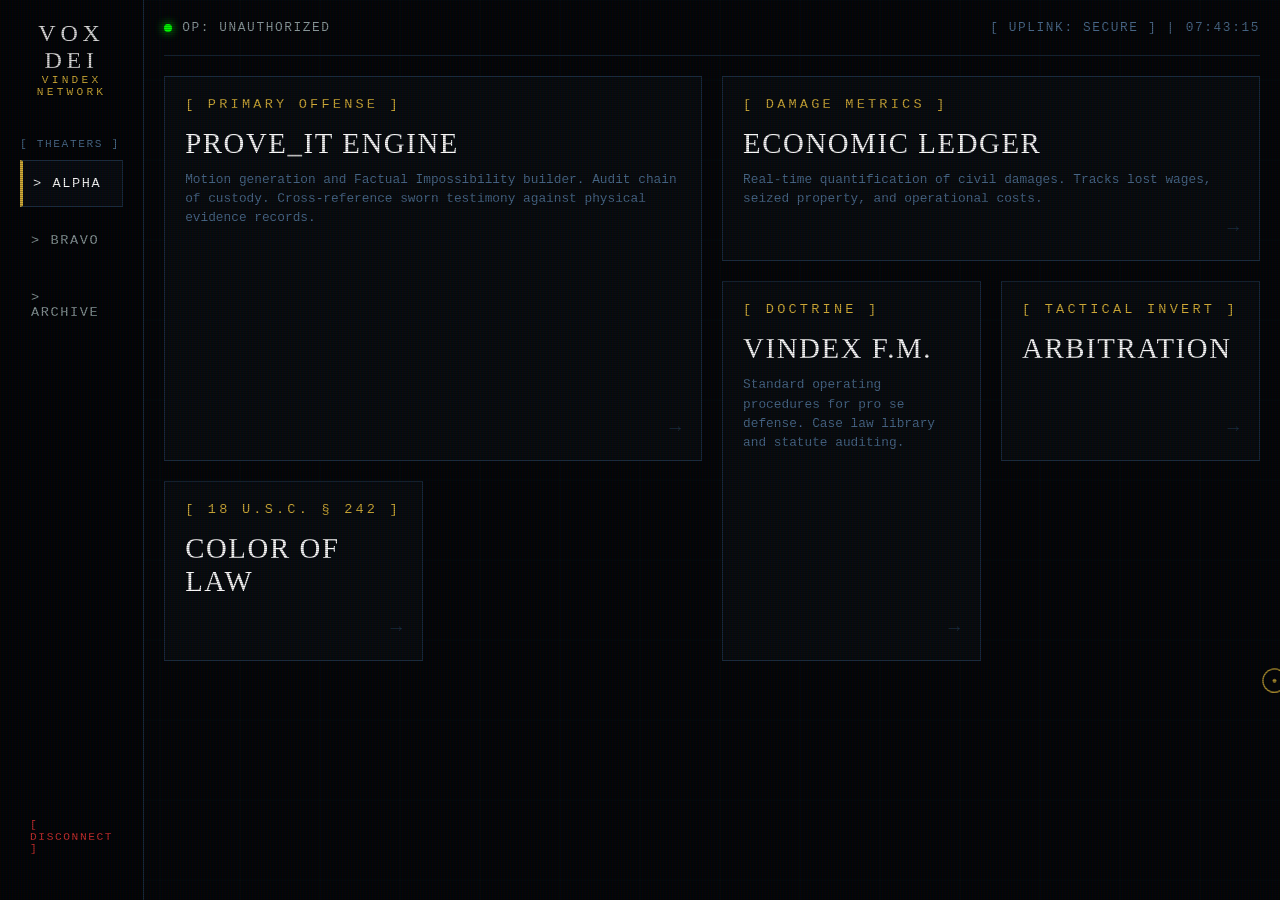
==== commit b8a412a2: "Update index.html" ====
--- a/index.html
+++ b/index.html
@@ -25,6 +25,18 @@
             height: 100vh;
             overflow: hidden;
             display: flex;
+            position: relative;
+        }
+
+        /* The Canvas Background (Agent Activity Map) */
+        #radar-map {
+            position: absolute;
+            top: 0;
+            left: 0;
+            width: 100%;
+            height: 100%;
+            z-index: 1; /* Sits behind everything */
+            pointer-events: none; /* Allows you to click through it */
         }
 
         /* CRT Scanline Effect */
@@ -47,7 +59,8 @@
             display: flex;
             flex-direction: column;
             z-index: 10;
-            background: rgba(3, 5, 7, 0.9);
+            background: rgba(3, 5, 7, 0.85);
+            backdrop-filter: blur(5px);
         }
 
         .main-panel {
@@ -56,24 +69,31 @@
             flex-direction: column;
             z-index: 10;
             padding: 20px;
-        }
-
-        /* Sidebar Elements */
+            overflow-y: auto; /* Allows scrolling on smaller screens */
+        }
+
+        /* Animated Logo */
         .brand {
             margin-bottom: 40px;
             text-align: center;
         }
+        
         .brand h1 {
             font-family: 'Times New Roman', Times, serif;
             color: #e0e0e0;
             letter-spacing: 0.3rem;
             font-weight: normal;
-        }
+            animation: pulse-glow 3s infinite alternate; /* The animation trigger */
+        }
+        
         .brand p { font-size: 0.7rem; color: var(--border-active); letter-spacing: 0.2rem; }
 
-        .nav-label {
-            font-size: 0.7rem; color: var(--text-dim); margin-bottom: 10px; letter-spacing: 0.1rem;
-        }
+        @keyframes pulse-glow {
+            0% { text-shadow: 0 0 5px rgba(212, 175, 55, 0.2); }
+            100% { text-shadow: 0 0 20px rgba(212, 175, 55, 0.8); color: #fff; }
+        }
+
+        .nav-label { font-size: 0.7rem; color: var(--text-dim); margin-bottom: 10px; letter-spacing: 0.1rem; }
 
         .nav-item {
             padding: 15px 10px;
@@ -104,20 +124,19 @@
             margin-bottom: 20px;
         }
 
-        .hud-stat { font-size: 0.8rem; letter-spacing: 0.1rem; display: flex; align-items: center; gap: 10px;}
+        .hud-stat { font-size: 0.8rem; letter-spacing: 0.1rem; display: flex; align-items: center; gap: 10px; flex-wrap: wrap;}
         .status-dot { width: 8px; height: 8px; background-color: var(--accent-green); border-radius: 50%; box-shadow: 0 0 10px var(--accent-green);}
 
-        /* Bento Box Grid (The Specialized Layout) */
+        /* Bento Box Grid - DESKTOP */
         .bento-grid {
             display: grid;
             grid-template-columns: repeat(4, 1fr);
-            grid-auto-rows: 200px;
+            grid-auto-rows: minmax(180px, auto);
             gap: 20px;
-            flex-grow: 1;
         }
 
         .module-card {
-            background: rgba(10, 15, 20, 0.5);
+            background: rgba(10, 15, 20, 0.6);
             border: 1px solid var(--border-dim);
             padding: 20px;
             display: flex;
@@ -127,36 +146,77 @@
             transition: all 0.3s ease;
             position: relative;
             overflow: hidden;
+            backdrop-filter: blur(3px);
         }
 
         .module-card:hover {
             border-color: var(--border-active);
             box-shadow: inset 0 0 20px rgba(212, 175, 55, 0.05);
             transform: translateY(-2px);
-        }
-
-        /* Dynamic Grid Spanning */
-        .card-large { grid-column: span 2; grid-row: span 2; } /* Massive focus area */
-        .card-wide { grid-column: span 2; grid-row: span 1; }  /* Horizontal data stream */
-        .card-tall { grid-column: span 1; grid-row: span 2; }  /* Vertical list */
-        .card-standard { grid-column: span 1; grid-row: span 1; } /* Standard tool slot */
+            background: rgba(15, 20, 25, 0.8);
+        }
+
+        /* Desktop Spans */
+        .card-large { grid-column: span 2; grid-row: span 2; } 
+        .card-wide { grid-column: span 2; grid-row: span 1; }  
+        .card-tall { grid-column: span 1; grid-row: span 2; }  
+        .card-standard { grid-column: span 1; grid-row: span 1; } 
 
         /* Card Interiors */
         .module-header { font-size: 0.85rem; color: var(--border-active); letter-spacing: 0.2rem; margin-bottom: 15px;}
-        .module-title { font-family: 'Times New Roman', serif; font-size: 1.8rem; color: #fff; margin-bottom: 10px; font-weight: normal; letter-spacing: 0.1rem;}
+        .module-title { font-family: 'Times New Roman', serif; font-size: clamp(1.2rem, 3vw, 1.8rem); color: #fff; margin-bottom: 10px; font-weight: normal; letter-spacing: 0.1rem;}
         .module-desc { font-size: 0.8rem; color: var(--text-dim); line-height: 1.5; }
         
-        /* Action Indicators */
-        .action-arrow { font-size: 1.2rem; color: var(--border-dim); align-self: flex-end; transition: color 0.3s;}
+        .action-arrow { font-size: 1.2rem; color: var(--border-dim); align-self: flex-end; transition: color 0.3s; margin-top: 10px;}
         .module-card:hover .action-arrow { color: var(--border-active); }
 
         .kill-switch:hover { border-color: var(--accent-red); box-shadow: inset 0 0 20px rgba(211, 47, 47, 0.1);}
-        .kill-switch:hover .module-header { color: var(--accent-red); }
-        .kill-switch:hover .action-arrow { color: var(--accent-red); }
-
+        .kill-switch:hover .module-header, .kill-switch:hover .action-arrow { color: var(--accent-red); }
+
+        /* =========================================
+           MOBILE RESPONSIVE OVERRIDE (THE FIX)
+           ========================================= */
+        @media (max-width: 900px) {
+            body { 
+                flex-direction: column; /* Stacks sidebar and main panel vertically */
+                height: auto; 
+                min-height: 100vh;
+                overflow-y: auto; 
+            }
+            
+            .sidebar { 
+                width: 100%; 
+                border-right: none; 
+                border-bottom: 1px solid var(--border-dim); 
+                padding: 15px; 
+            }
+
+            .brand { margin-bottom: 15px; }
+            .brand h1 { font-size: 2rem; }
+            
+            /* Converts nav menu into a horizontal strip on mobile */
+            .nav-item { display: inline-block; padding: 10px; margin: 0 5px 5px 0; font-size: 0.75rem; }
+            
+            .main-panel { padding: 10px; overflow-y: visible; }
+
+            /* Destroys the grid spans so everything stacks perfectly */
+            .bento-grid { 
+                display: flex; 
+                flex-direction: column; 
+                gap: 15px; 
+            }
+            
+            /* Forces all cards to behave normally */
+            .card-large, .card-wide, .card-tall, .card-standard { 
+                width: 100%; 
+                min-height: 150px; 
+            }
+        }
     </style>
 </head>
 <body>
+
+    <canvas id="radar-map"></canvas>
 
     <aside class="sidebar">
         <div class="brand">
@@ -164,12 +224,16 @@
             <p>VINDEX NETWORK</p>
         </div>
 
-        <div class="nav-label">[ OPERATIONAL THEATERS ]</div>
-        <div class="nav-item active">> THEATER ALPHA</div>
-        <div class="nav-item">> THEATER BRAVO</div>
-        <div class="nav-item">> ARCHIVE</div>
-        
-        <div style="flex-grow: 1;"></div> <div class="nav-item" style="color: var(--accent-red); font-size: 0.7rem;">[ DISCONNECT ]</div>
+        <div class="nav-label">[ THEATERS ]</div>
+        <div>
+            <div class="nav-item active">> ALPHA</div>
+            <div class="nav-item">> BRAVO</div>
+            <div class="nav-item">> ARCHIVE</div>
+        </div>
+        
+        <div style="flex-grow: 1;"></div> 
+        
+        <div class="nav-item" style="color: var(--accent-red); font-size: 0.7rem; border: none;">[ DISCONNECT ]</div>
     </aside>
 
     <main class="main-panel">
@@ -180,7 +244,7 @@
                 <span id="user-display">OP: UNAUTHORIZED</span>
             </div>
             <div class="hud-stat" style="color: var(--text-dim);">
-                [ UPLINK: LOCAL SECURE ] | [ CLOCK: <span id="time-display">00:00:00</span> ]
+                [ UPLINK: SECURE ] | <span id="time-display">00:00:00</span>
             </div>
         </header>
 
@@ -199,7 +263,7 @@
                 <div>
                     <div class="module-header">[ DAMAGE METRICS ]</div>
                     <div class="module-title">ECONOMIC LEDGER</div>
-                    <div class="module-desc">Real-time quantification of civil damages. Tracks lost wages, seized property, and operational costs for leverage application.</div>
+                    <div class="module-desc">Real-time quantification of civil damages. Tracks lost wages, seized property, and operational costs.</div>
                 </div>
                 <div class="action-arrow">→</div>
             </div>
@@ -208,7 +272,7 @@
                 <div>
                     <div class="module-header">[ DOCTRINE ]</div>
                     <div class="module-title">VINDEX F.M.</div>
-                    <div class="module-desc">Standard operating procedures for pro se defense. Case law library, statute auditing, and Rules of Engagement.</div>
+                    <div class="module-desc">Standard operating procedures for pro se defense. Case law library and statute auditing.</div>
                 </div>
                 <div class="action-arrow">→</div>
             </div>
@@ -223,7 +287,7 @@
 
             <div class="module-card card-standard">
                 <div>
-                    <div class="module-header">[ TITLE 18 SEC 242 ]</div>
+                    <div class="module-header">[ 18 U.S.C. § 242 ]</div>
                     <div class="module-title">COLOR OF LAW</div>
                 </div>
                 <div class="action-arrow">→</div>
@@ -233,20 +297,94 @@
     </main>
 
     <script>
-        // Set the Operator name from local storage if it exists
+        // --------------------------------------------------------
+        // 1. DATA & CLOCK LOGIC
+        // --------------------------------------------------------
         document.addEventListener("DOMContentLoaded", () => {
             const savedUser = localStorage.getItem("vindex_user");
             if (savedUser) {
                 document.getElementById("user-display").textContent = "OP: " + savedUser.toUpperCase();
             }
 
-            // Simple real-time clock for the HUD
             setInterval(() => {
                 const now = new Date();
                 document.getElementById("time-display").textContent = now.toLocaleTimeString('en-US', { hour12: false });
             }, 1000);
         });
+
+        // --------------------------------------------------------
+        // 2. GLOBAL AGENT RADAR SYSTEM (CANVAS MAP BACKGROUND)
+        // --------------------------------------------------------
+        const canvas = document.getElementById('radar-map');
+        const ctx = canvas.getContext('2d');
+        
+        let width, height;
+        const agents = [];
+
+        function resizeCanvas() {
+            width = window.innerWidth;
+            height = window.innerHeight;
+            canvas.width = width;
+            canvas.height = height;
+        }
+        
+        window.addEventListener('resize', resizeCanvas);
+        resizeCanvas();
+
+        // Spawns a new active "ping" on the map
+        function spawnAgent() {
+            agents.push({
+                x: Math.random() * width,
+                y: Math.random() * height,
+                radius: 0,
+                maxRadius: Math.random() * 40 + 20, // How big the ping gets
+                alpha: 1 // Starting opacity
+            });
+            // Randomize next spawn time between 500ms and 2.5s
+            setTimeout(spawnAgent, Math.random() * 2000 + 500); 
+        }
+
+        function drawMap() {
+            // Clear frame
+            ctx.clearRect(0, 0, width, height);
+
+            // Draw faint tactical Lat/Lng Grid
+            ctx.strokeStyle = 'rgba(26, 43, 60, 0.15)'; // Very faint blue grid
+            ctx.lineWidth = 1;
+            for(let i = 0; i < width; i += 80) { ctx.beginPath(); ctx.moveTo(i, 0); ctx.lineTo(i, height); ctx.stroke(); }
+            for(let i = 0; i < height; i += 80) { ctx.beginPath(); ctx.moveTo(0, i); ctx.lineTo(width, i); ctx.stroke(); }
+
+            // Draw expanding agent pings
+            agents.forEach((agent, index) => {
+                // Expanding outer ring
+                ctx.beginPath();
+                ctx.arc(agent.x, agent.y, agent.radius, 0, Math.PI * 2);
+                ctx.strokeStyle = `rgba(212, 175, 55, ${agent.alpha})`; // Vox Dei Gold
+                ctx.lineWidth = 1.5;
+                ctx.stroke();
+                
+                // Solid inner core
+                ctx.beginPath();
+                ctx.arc(agent.x, agent.y, 2, 0, Math.PI * 2);
+                ctx.fillStyle = `rgba(212, 175, 55, ${agent.alpha})`;
+                ctx.fill();
+
+                // Animate expansion and fade out
+                agent.radius += 0.4;
+                agent.alpha -= 0.008;
+
+                // Remove dead pings to save memory
+                if (agent.alpha <= 0) {
+                    agents.splice(index, 1);
+                }
+            });
+
+            requestAnimationFrame(drawMap);
+        }
+
+        // Initialize Tracker
+        spawnAgent();
+        drawMap();
     </script>
-
 </body>
 </html>
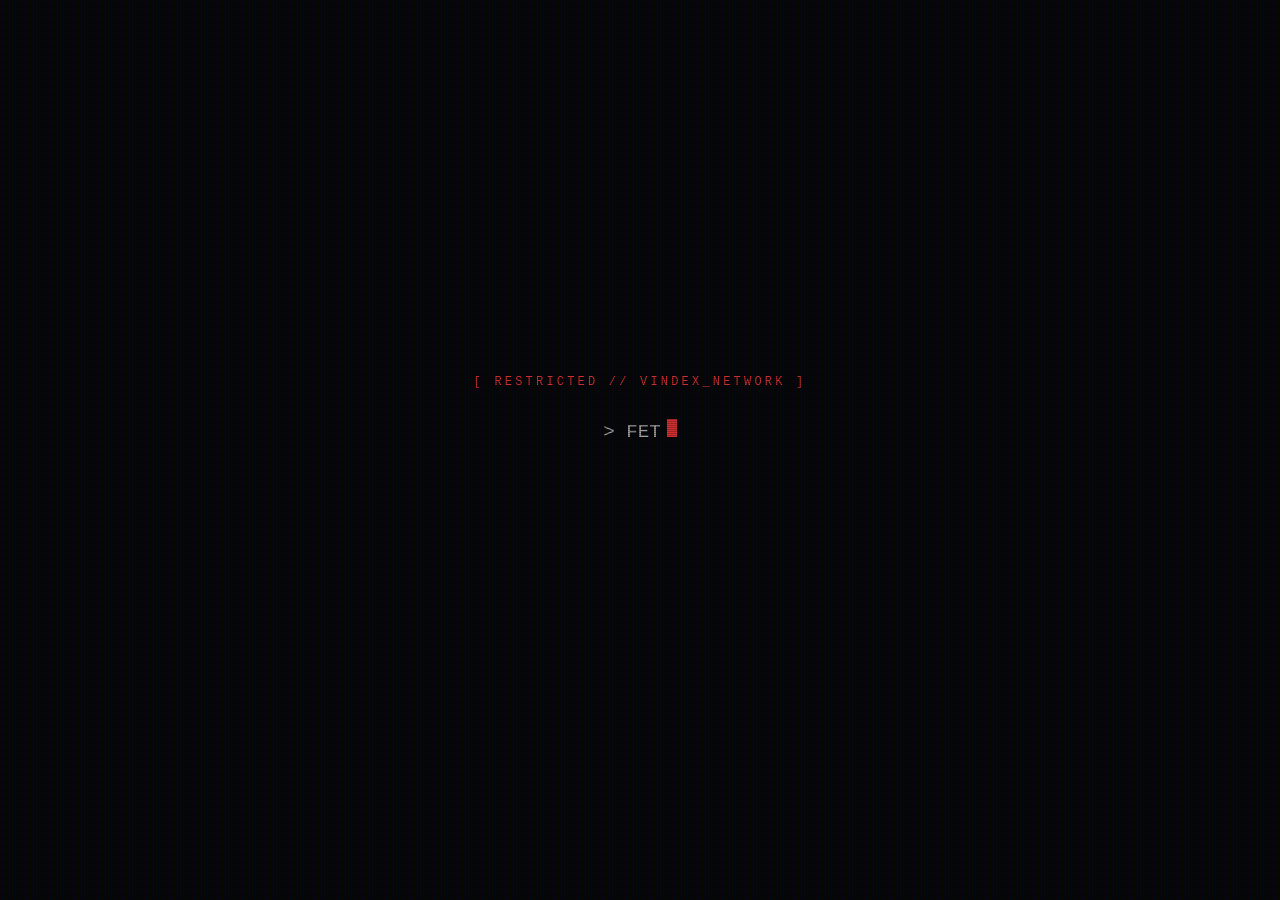
==== commit 1c89cfa5: "Update index.html" ====
--- a/index.html
+++ b/index.html
@@ -3,388 +3,275 @@
 <head>
     <meta charset="UTF-8">
     <meta name="viewport" content="width=device-width, initial-scale=1.0">
-    <title>Project Vindex | Command Center</title>
+    <title>Project Vindex | Core Access</title>
     <style>
-        /* Base Reset & Variables */
         * { margin: 0; padding: 0; box-sizing: border-box; }
-        
-        :root {
-            --bg-dark: #030507;
-            --border-dim: #1a2b3c;
-            --border-active: #d4af37; /* Vox Dei Gold */
-            --text-dim: #4a6b8c;
-            --text-main: #8c9b9d;
-            --accent-red: #d32f2f;
-            --accent-green: #00ff00;
-        }
 
         body {
-            background-color: var(--bg-dark);
-            color: var(--text-main);
+            background-color: #030507;
+            color: #8c9b9d;
             font-family: 'Courier New', Courier, monospace;
+            display: flex;
+            align-items: center;
+            justify-content: center;
             height: 100vh;
             overflow: hidden;
-            display: flex;
             position: relative;
         }
 
-        /* The Canvas Background (Agent Activity Map) */
-        #radar-map {
-            position: absolute;
-            top: 0;
-            left: 0;
-            width: 100%;
-            height: 100%;
-            z-index: 1; /* Sits behind everything */
-            pointer-events: none; /* Allows you to click through it */
-        }
-
-        /* CRT Scanline Effect */
+        /* CRT Scanline Effect Overlay */
         body::after {
             content: " ";
             display: block;
             position: absolute;
             top: 0; left: 0; bottom: 0; right: 0;
             background: linear-gradient(rgba(18, 16, 16, 0) 50%, rgba(0, 0, 0, 0.25) 50%), linear-gradient(90deg, rgba(255, 0, 0, 0.06), rgba(0, 255, 0, 0.02), rgba(0, 0, 255, 0.06));
-            z-index: 100;
+            z-index: 10;
             background-size: 100% 2px, 3px 100%;
             pointer-events: none;
         }
 
-        /* Layout Structure */
-        .sidebar {
-            width: 250px;
-            border-right: 1px solid var(--border-dim);
-            padding: 20px;
-            display: flex;
-            flex-direction: column;
-            z-index: 10;
-            background: rgba(3, 5, 7, 0.85);
-            backdrop-filter: blur(5px);
-        }
-
-        .main-panel {
-            flex-grow: 1;
-            display: flex;
-            flex-direction: column;
-            z-index: 10;
-            padding: 20px;
-            overflow-y: auto; /* Allows scrolling on smaller screens */
-        }
-
-        /* Animated Logo */
-        .brand {
-            margin-bottom: 40px;
+        /* Layer Management */
+        .active-layer { display: flex; flex-direction: column; align-items: center; z-index: 5; animation: fadeIn 1s ease-in forwards; width: 100%; padding: 20px;}
+        .hidden-layer { display: none; }
+        .fade-out { animation: fadeOut 0.5s ease-out forwards; }
+
+        /* Splash Screen Elements */
+        .terminal-loader {
+            font-size: clamp(0.9rem, 4vw, 1.2rem);
+            color: #a3a3a3;
+            margin-bottom: 2rem;
+            min-height: 30px;
             text-align: center;
         }
+        .cursor { display: inline-block; width: 10px; height: 18px; background-color: #d32f2f; margin-left: 6px; animation: blink 1s step-end infinite; }
+        .tactical-btn {
+            padding: 12px 35px; background: transparent; border: 1px solid #4a4a4a; color: #fff; font-family: 'Courier New', Courier, monospace; font-size: 1rem; letter-spacing: 0.2rem; cursor: pointer; transition: all 0.3s;
+        }
+        .tactical-btn:hover { border-color: #d32f2f; color: #d32f2f; box-shadow: 0 0 15px rgba(211, 47, 47, 0.3); }
+        .hidden { opacity: 0; pointer-events: none; }
+
+        /* Auth Terminal Box */
+        .auth-terminal {
+            width: 100%; max-width: 450px; padding: 40px 30px; border: 1px solid #1a2b3c; background: rgba(5, 10, 15, 0.85); box-shadow: 0 0 30px rgba(0, 0, 0, 0.9); position: relative; z-index: 5; backdrop-filter: blur(5px);
+        }
+        .classification { font-size: 0.75rem; letter-spacing: 0.2rem; color: #d32f2f; margin-bottom: 30px; text-align: center; text-transform: uppercase; }
         
-        .brand h1 {
-            font-family: 'Times New Roman', Times, serif;
-            color: #e0e0e0;
-            letter-spacing: 0.3rem;
-            font-weight: normal;
-            animation: pulse-glow 3s infinite alternate; /* The animation trigger */
-        }
-        
-        .brand p { font-size: 0.7rem; color: var(--border-active); letter-spacing: 0.2rem; }
-
-        @keyframes pulse-glow {
-            0% { text-shadow: 0 0 5px rgba(212, 175, 55, 0.2); }
-            100% { text-shadow: 0 0 20px rgba(212, 175, 55, 0.8); color: #fff; }
-        }
-
-        .nav-label { font-size: 0.7rem; color: var(--text-dim); margin-bottom: 10px; letter-spacing: 0.1rem; }
-
-        .nav-item {
-            padding: 15px 10px;
-            border: 1px solid transparent;
-            color: var(--text-main);
-            cursor: pointer;
-            margin-bottom: 10px;
-            transition: all 0.3s;
-            text-transform: uppercase;
-            font-size: 0.85rem;
-            letter-spacing: 0.1rem;
-        }
-
-        .nav-item:hover, .nav-item.active {
-            border-color: var(--border-dim);
-            background: rgba(26, 43, 60, 0.2);
-            color: #fff;
-            border-left: 3px solid var(--border-active);
-        }
-
-        /* Top Global HUD */
-        .top-hud {
-            display: flex;
-            justify-content: space-between;
-            align-items: center;
-            padding-bottom: 20px;
-            border-bottom: 1px solid var(--border-dim);
-            margin-bottom: 20px;
-        }
-
-        .hud-stat { font-size: 0.8rem; letter-spacing: 0.1rem; display: flex; align-items: center; gap: 10px; flex-wrap: wrap;}
-        .status-dot { width: 8px; height: 8px; background-color: var(--accent-green); border-radius: 50%; box-shadow: 0 0 10px var(--accent-green);}
-
-        /* Bento Box Grid - DESKTOP */
-        .bento-grid {
-            display: grid;
-            grid-template-columns: repeat(4, 1fr);
-            grid-auto-rows: minmax(180px, auto);
-            gap: 20px;
-        }
-
-        .module-card {
-            background: rgba(10, 15, 20, 0.6);
-            border: 1px solid var(--border-dim);
-            padding: 20px;
-            display: flex;
-            flex-direction: column;
-            justify-content: space-between;
-            cursor: pointer;
-            transition: all 0.3s ease;
-            position: relative;
-            overflow: hidden;
-            backdrop-filter: blur(3px);
-        }
-
-        .module-card:hover {
-            border-color: var(--border-active);
-            box-shadow: inset 0 0 20px rgba(212, 175, 55, 0.05);
-            transform: translateY(-2px);
-            background: rgba(15, 20, 25, 0.8);
-        }
-
-        /* Desktop Spans */
-        .card-large { grid-column: span 2; grid-row: span 2; } 
-        .card-wide { grid-column: span 2; grid-row: span 1; }  
-        .card-tall { grid-column: span 1; grid-row: span 2; }  
-        .card-standard { grid-column: span 1; grid-row: span 1; } 
-
-        /* Card Interiors */
-        .module-header { font-size: 0.85rem; color: var(--border-active); letter-spacing: 0.2rem; margin-bottom: 15px;}
-        .module-title { font-family: 'Times New Roman', serif; font-size: clamp(1.2rem, 3vw, 1.8rem); color: #fff; margin-bottom: 10px; font-weight: normal; letter-spacing: 0.1rem;}
-        .module-desc { font-size: 0.8rem; color: var(--text-dim); line-height: 1.5; }
-        
-        .action-arrow { font-size: 1.2rem; color: var(--border-dim); align-self: flex-end; transition: color 0.3s; margin-top: 10px;}
-        .module-card:hover .action-arrow { color: var(--border-active); }
-
-        .kill-switch:hover { border-color: var(--accent-red); box-shadow: inset 0 0 20px rgba(211, 47, 47, 0.1);}
-        .kill-switch:hover .module-header, .kill-switch:hover .action-arrow { color: var(--accent-red); }
-
-        /* =========================================
-           MOBILE RESPONSIVE OVERRIDE (THE FIX)
-           ========================================= */
-        @media (max-width: 900px) {
-            body { 
-                flex-direction: column; /* Stacks sidebar and main panel vertically */
-                height: auto; 
-                min-height: 100vh;
-                overflow-y: auto; 
-            }
-            
-            .sidebar { 
-                width: 100%; 
-                border-right: none; 
-                border-bottom: 1px solid var(--border-dim); 
-                padding: 15px; 
-            }
-
-            .brand { margin-bottom: 15px; }
-            .brand h1 { font-size: 2rem; }
-            
-            /* Converts nav menu into a horizontal strip on mobile */
-            .nav-item { display: inline-block; padding: 10px; margin: 0 5px 5px 0; font-size: 0.75rem; }
-            
-            .main-panel { padding: 10px; overflow-y: visible; }
-
-            /* Destroys the grid spans so everything stacks perfectly */
-            .bento-grid { 
-                display: flex; 
-                flex-direction: column; 
-                gap: 15px; 
-            }
-            
-            /* Forces all cards to behave normally */
-            .card-large, .card-wide, .card-tall, .card-standard { 
-                width: 100%; 
-                min-height: 150px; 
-            }
-        }
+        /* Animated Roman Header */
+        .roman-header { text-align: center; margin-bottom: 30px; }
+        .roman-header h1 { 
+            font-family: 'Times New Roman', Times, serif; font-size: clamp(2.5rem, 8vw, 3rem); font-weight: normal; color: #e0e0e0; letter-spacing: 0.5rem; margin-bottom: 10px; 
+            animation: pulse-glow 3s infinite alternate;
+        }
+        .roman-header p { font-size: 0.75rem; letter-spacing: 0.3rem; color: #5a6b7c; }
+
+        /* Form Elements */
+        .hidden-form { display: none; }
+        .input-block { margin-bottom: 25px; }
+        .input-block label { display: block; font-size: 0.75rem; letter-spacing: 0.15rem; margin-bottom: 8px; color: #4a6b8c; text-align: center;}
+        .input-block input { width: 100%; background: transparent; border: none; border-bottom: 1px solid #2a3b4c; color: #fff; font-family: 'Courier New', Courier, monospace; font-size: 1.2rem; padding: 10px 5px; outline: none; text-align: center; letter-spacing: 0.2rem; transition: 0.3s; }
+        .input-block input:focus { border-bottom: 1px solid #d4af37; }
+
+        /* Buttons */
+        .auth-btn, .submit-btn, .back-btn {
+            width: 100%; background: transparent; border: 1px solid #2a3b4c; color: #8c9b9d; font-family: 'Courier New', Courier, monospace; font-size: 0.9rem; letter-spacing: 0.2rem; padding: 15px; cursor: pointer; margin-top: 15px; transition: 0.3s; text-transform: uppercase;
+        }
+        .auth-btn:hover, .submit-btn:hover { border-color: #e0e0e0; color: #030507; background: #e0e0e0; }
+        .form-actions { display: flex; gap: 10px; }
+        .back-btn { width: 30%; border-color: #4a4a4a; color: #4a4a4a; }
+        .back-btn:hover { border-color: #d32f2f; color: #d32f2f; }
+        .submit-btn { width: 70%; }
+
+        .error-text { color: #d32f2f; font-size: 0.8rem; text-align: center; margin-top: 15px; min-height: 20px;}
+
+        @keyframes fadeIn { from { opacity: 0; } to { opacity: 1; } }
+        @keyframes fadeOut { from { opacity: 1; transform: scale(1); } to { opacity: 0; transform: scale(0.95); } }
+        @keyframes blink { 0%, 100% { opacity: 1; } 50% { opacity: 0; } }
+        @keyframes pulse-glow { 0% { text-shadow: 0 0 5px rgba(212, 175, 55, 0.2); } 100% { text-shadow: 0 0 20px rgba(212, 175, 55, 0.8); color: #fff; } }
     </style>
 </head>
 <body>
 
-    <canvas id="radar-map"></canvas>
-
-    <aside class="sidebar">
-        <div class="brand">
-            <h1>VOX DEI</h1>
-            <p>VINDEX NETWORK</p>
+    <div id="splash-layer" class="active-layer">
+        <div class="classification">[ RESTRICTED // VINDEX_NETWORK ]</div>
+        <div class="terminal-loader">
+            <span id="terminal-text"></span><span class="cursor"></span>
         </div>
-
-        <div class="nav-label">[ THEATERS ]</div>
-        <div>
-            <div class="nav-item active">> ALPHA</div>
-            <div class="nav-item">> BRAVO</div>
-            <div class="nav-item">> ARCHIVE</div>
+        <button id="initialize-btn" class="tactical-btn hidden">> INITIALIZE</button>
+    </div>
+
+    <div id="auth-layer" class="hidden-layer">
+        <div class="auth-terminal">
+            <div class="classification">[ NSA_CORE_ACCESS_LOG ]</div>
+
+            <div class="roman-header">
+                <h1>VOX DEI</h1>
+                <p>VERITAS . LIBERTAS . IUSTITIA</p>
+            </div>
+
+            <div id="auth-selection">
+                <button id="btn-login" class="auth-btn">> LOG IN</button>
+                <button id="btn-new-candidate" class="auth-btn">> NEW CANDIDATE</button>
+            </div>
+
+            <form id="login-form" class="hidden-form">
+                <div class="input-block">
+                    <label>[ IDENTITY_NODE ]</label>
+                    <input type="text" id="login-user" autocomplete="off" required>
+                </div>
+                <div class="input-block">
+                    <label>[ PASSPHRASE ]</label>
+                    <input type="password" id="login-pass" required>
+                </div>
+                <div class="form-actions">
+                    <button type="button" class="back-btn">< BACK</button>
+                    <button type="submit" class="submit-btn">> AUTHENTICATE</button>
+                </div>
+                <div id="login-error" class="error-text"></div>
+            </form>
+
+            <form id="register-form" class="hidden-form">
+                <div class="input-block">
+                    <label>[ NEW_IDENTITY_NODE ]</label>
+                    <input type="text" id="reg-user" autocomplete="off" required>
+                </div>
+                <div class="input-block">
+                    <label>[ PASSPHRASE ]</label>
+                    <input type="password" id="reg-pass" required>
+                </div>
+                <div class="input-block">
+                    <label>[ VERIFY_PASSPHRASE ]</label>
+                    <input type="password" id="reg-pass-verify" required>
+                </div>
+                <div class="form-actions">
+                    <button type="button" class="back-btn">< BACK</button>
+                    <button type="submit" class="submit-btn">> ENCRYPT & STORE</button>
+                </div>
+                <div id="reg-error" class="error-text"></div>
+            </form>
         </div>
-        
-        <div style="flex-grow: 1;"></div> 
-        
-        <div class="nav-item" style="color: var(--accent-red); font-size: 0.7rem; border: none;">[ DISCONNECT ]</div>
-    </aside>
-
-    <main class="main-panel">
-        
-        <header class="top-hud">
-            <div class="hud-stat">
-                <div class="status-dot"></div>
-                <span id="user-display">OP: UNAUTHORIZED</span>
-            </div>
-            <div class="hud-stat" style="color: var(--text-dim);">
-                [ UPLINK: SECURE ] | <span id="time-display">00:00:00</span>
-            </div>
-        </header>
-
-        <div class="bento-grid">
+    </div>
+
+    <script>
+        document.addEventListener("DOMContentLoaded", () => {
+            const terminalText = document.getElementById("terminal-text");
+            const initBtn = document.getElementById("initialize-btn");
+            const splashLayer = document.getElementById("splash-layer");
+            const authLayer = document.getElementById("auth-layer");
+
+            const authSelection = document.getElementById("auth-selection");
+            const loginForm = document.getElementById("login-form");
+            const registerForm = document.getElementById("register-form");
             
-            <div class="module-card card-large">
-                <div>
-                    <div class="module-header">[ PRIMARY OFFENSE ]</div>
-                    <div class="module-title">PROVE_IT ENGINE</div>
-                    <div class="module-desc">Motion generation and Factual Impossibility builder. Audit chain of custody. Cross-reference sworn testimony against physical evidence records.</div>
-                </div>
-                <div class="action-arrow">→</div>
-            </div>
-
-            <div class="module-card card-wide">
-                <div>
-                    <div class="module-header">[ DAMAGE METRICS ]</div>
-                    <div class="module-title">ECONOMIC LEDGER</div>
-                    <div class="module-desc">Real-time quantification of civil damages. Tracks lost wages, seized property, and operational costs.</div>
-                </div>
-                <div class="action-arrow">→</div>
-            </div>
-
-            <div class="module-card card-tall">
-                <div>
-                    <div class="module-header">[ DOCTRINE ]</div>
-                    <div class="module-title">VINDEX F.M.</div>
-                    <div class="module-desc">Standard operating procedures for pro se defense. Case law library and statute auditing.</div>
-                </div>
-                <div class="action-arrow">→</div>
-            </div>
-
-            <div class="module-card card-standard kill-switch">
-                <div>
-                    <div class="module-header">[ TACTICAL INVERT ]</div>
-                    <div class="module-title">ARBITRATION</div>
-                </div>
-                <div class="action-arrow">→</div>
-            </div>
-
-            <div class="module-card card-standard">
-                <div>
-                    <div class="module-header">[ 18 U.S.C. § 242 ]</div>
-                    <div class="module-title">COLOR OF LAW</div>
-                </div>
-                <div class="action-arrow">→</div>
-            </div>
-
-        </div>
-    </main>
-
-    <script>
-        // --------------------------------------------------------
-        // 1. DATA & CLOCK LOGIC
-        // --------------------------------------------------------
-        document.addEventListener("DOMContentLoaded", () => {
-            const savedUser = localStorage.getItem("vindex_user");
-            if (savedUser) {
-                document.getElementById("user-display").textContent = "OP: " + savedUser.toUpperCase();
-            }
-
-            setInterval(() => {
-                const now = new Date();
-                document.getElementById("time-display").textContent = now.toLocaleTimeString('en-US', { hour12: false });
-            }, 1000);
+            const bootSequence = "> FETCHING ENCRYPTED PAYLOAD...";
+            let index = 0;
+            
+            function typeText() {
+                if (index < bootSequence.length) {
+                    terminalText.textContent += bootSequence.charAt(index);
+                    index++;
+                    setTimeout(typeText, 40);
+                } else {
+                    setTimeout(() => {
+                        terminalText.textContent = "> PAYLOAD SECURED. SYSTEM READY.";
+                        initBtn.classList.remove("hidden");
+                    }, 500);
+                }
+            }
+            setTimeout(typeText, 800);
+
+            initBtn.addEventListener("click", () => {
+                splashLayer.classList.add("fade-out");
+                setTimeout(() => {
+                    splashLayer.classList.replace("active-layer", "hidden-layer");
+                    authLayer.classList.replace("hidden-layer", "active-layer");
+                    
+                    if (localStorage.getItem("vindex_user")) {
+                        showLoginForm();
+                    }
+                }, 500);
+            });
+
+            document.getElementById("btn-login").addEventListener("click", showLoginForm);
+            document.getElementById("btn-new-candidate").addEventListener("click", showRegisterForm);
+            
+            document.querySelectorAll(".back-btn").forEach(btn => {
+                btn.addEventListener("click", resetAuthUI);
+            });
+
+            function showLoginForm() {
+                authSelection.style.display = "none";
+                loginForm.style.display = "block";
+                registerForm.style.display = "none";
+                const savedUser = localStorage.getItem("vindex_user");
+                if(savedUser) document.getElementById("login-user").value = savedUser;
+            }
+
+            function showRegisterForm() {
+                authSelection.style.display = "none";
+                loginForm.style.display = "none";
+                registerForm.style.display = "block";
+            }
+
+            function resetAuthUI() {
+                authSelection.style.display = "block";
+                loginForm.style.display = "none";
+                registerForm.style.display = "none";
+                document.getElementById("login-error").textContent = "";
+                document.getElementById("reg-error").textContent = "";
+            }
+
+            registerForm.addEventListener("submit", (e) => {
+                e.preventDefault();
+                const user = document.getElementById("reg-user").value;
+                const pass1 = document.getElementById("reg-pass").value;
+                const pass2 = document.getElementById("reg-pass-verify").value;
+                const errorText = document.getElementById("reg-error");
+
+                if (pass1 !== pass2) {
+                    errorText.textContent = "[!] PASSPHRASES DO NOT MATCH";
+                    return;
+                }
+
+                localStorage.setItem("vindex_user", user);
+                localStorage.setItem("vindex_pass", pass1); 
+                
+                const submitBtn = registerForm.querySelector(".submit-btn");
+                submitBtn.textContent = "> ENCRYPTING...";
+                submitBtn.style.color = "#00ff00";
+
+                setTimeout(() => {
+                    window.location.href = "command-center.html";
+                }, 1000);
+            });
+
+            loginForm.addEventListener("submit", (e) => {
+                e.preventDefault();
+                const user = document.getElementById("login-user").value;
+                const pass = document.getElementById("login-pass").value;
+                const errorText = document.getElementById("login-error");
+
+                const savedUser = localStorage.getItem("vindex_user");
+                const savedPass = localStorage.getItem("vindex_pass");
+
+                if (!savedUser) {
+                    errorText.textContent = "[!] NO CANDIDATE RECORD FOUND";
+                    return;
+                }
+
+                if (user === savedUser && pass === savedPass) {
+                    const submitBtn = loginForm.querySelector(".submit-btn");
+                    submitBtn.textContent = "> ACCESS GRANTED";
+                    submitBtn.style.color = "#00ff00";
+                    
+                    setTimeout(() => {
+                        window.location.href = "command-center.html";
+                    }, 1000);
+                } else {
+                    errorText.textContent = "[!] INVALID CREDENTIALS";
+                }
+            });
         });
-
-        // --------------------------------------------------------
-        // 2. GLOBAL AGENT RADAR SYSTEM (CANVAS MAP BACKGROUND)
-        // --------------------------------------------------------
-        const canvas = document.getElementById('radar-map');
-        const ctx = canvas.getContext('2d');
-        
-        let width, height;
-        const agents = [];
-
-        function resizeCanvas() {
-            width = window.innerWidth;
-            height = window.innerHeight;
-            canvas.width = width;
-            canvas.height = height;
-        }
-        
-        window.addEventListener('resize', resizeCanvas);
-        resizeCanvas();
-
-        // Spawns a new active "ping" on the map
-        function spawnAgent() {
-            agents.push({
-                x: Math.random() * width,
-                y: Math.random() * height,
-                radius: 0,
-                maxRadius: Math.random() * 40 + 20, // How big the ping gets
-                alpha: 1 // Starting opacity
-            });
-            // Randomize next spawn time between 500ms and 2.5s
-            setTimeout(spawnAgent, Math.random() * 2000 + 500); 
-        }
-
-        function drawMap() {
-            // Clear frame
-            ctx.clearRect(0, 0, width, height);
-
-            // Draw faint tactical Lat/Lng Grid
-            ctx.strokeStyle = 'rgba(26, 43, 60, 0.15)'; // Very faint blue grid
-            ctx.lineWidth = 1;
-            for(let i = 0; i < width; i += 80) { ctx.beginPath(); ctx.moveTo(i, 0); ctx.lineTo(i, height); ctx.stroke(); }
-            for(let i = 0; i < height; i += 80) { ctx.beginPath(); ctx.moveTo(0, i); ctx.lineTo(width, i); ctx.stroke(); }
-
-            // Draw expanding agent pings
-            agents.forEach((agent, index) => {
-                // Expanding outer ring
-                ctx.beginPath();
-                ctx.arc(agent.x, agent.y, agent.radius, 0, Math.PI * 2);
-                ctx.strokeStyle = `rgba(212, 175, 55, ${agent.alpha})`; // Vox Dei Gold
-                ctx.lineWidth = 1.5;
-                ctx.stroke();
-                
-                // Solid inner core
-                ctx.beginPath();
-                ctx.arc(agent.x, agent.y, 2, 0, Math.PI * 2);
-                ctx.fillStyle = `rgba(212, 175, 55, ${agent.alpha})`;
-                ctx.fill();
-
-                // Animate expansion and fade out
-                agent.radius += 0.4;
-                agent.alpha -= 0.008;
-
-                // Remove dead pings to save memory
-                if (agent.alpha <= 0) {
-                    agents.splice(index, 1);
-                }
-            });
-
-            requestAnimationFrame(drawMap);
-        }
-
-        // Initialize Tracker
-        spawnAgent();
-        drawMap();
     </script>
 </body>
 </html>
